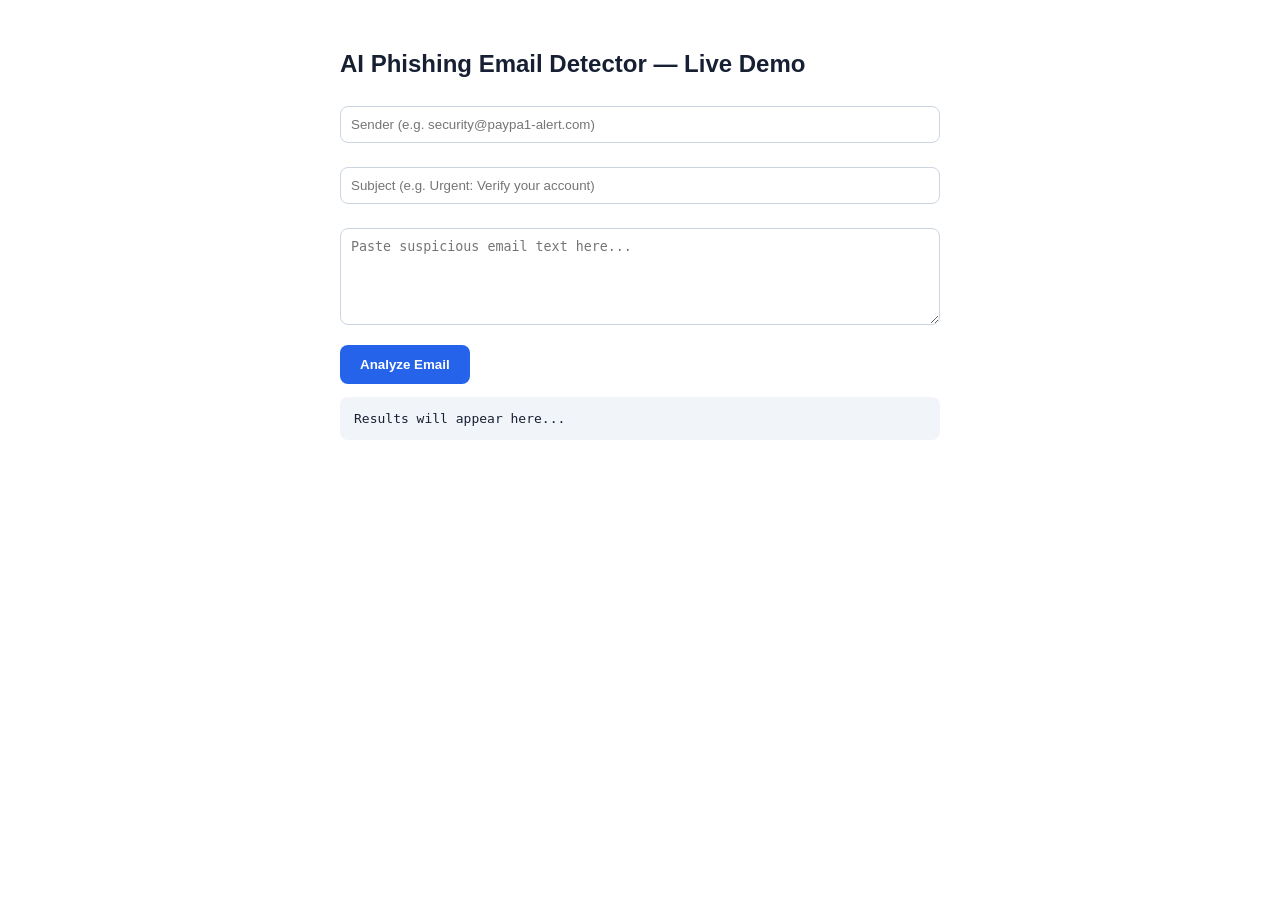
==== index.html @ b535b5c4 "Add live demo index.html and redeploy" ====
<!DOCTYPE html>
<html lang="en">
<head>
  <meta charset="UTF-8" />
  <meta name="viewport" content="width=device-width, initial-scale=1.0" />
  <title>AI Phishing Detector</title>
  <style>
    body { font-family: Arial, sans-serif; max-width: 600px; margin: 50px auto; padding: 0 20px; color: #172033; }
    textarea, input { width: 100%; padding: 10px; margin: 8px 0 16px; border: 1px solid #cbd5e1; border-radius: 8px; box-sizing: border-box; }
    button { background: #2563eb; color: white; border: none; padding: 12px 20px; border-radius: 8px; font-weight: bold; cursor: pointer; }
    pre { background: #f1f5f9; padding: 14px; border-radius: 8px; white-space: pre-wrap; }
  </style>
</head>
<body>
  <h2>AI Phishing Email Detector — Live Demo</h2>
  <input id="sender" placeholder="Sender (e.g. security@paypa1-alert.com)" />
  <input id="subject" placeholder="Subject (e.g. Urgent: Verify your account)" />
  <textarea id="body" rows="5" placeholder="Paste suspicious email text here..."></textarea>
  <button onclick="testScan()">Analyze Email</button>
  <pre id="out">Results will appear here...</pre>
  <script>
    async function testScan() {
      const out = document.getElementById('out');
      out.textContent = 'Analyzing...';
      const res = await fetch('/api/analyze', {
        method: 'POST',
        headers: { 'Content-Type': 'application/json' },
        body: JSON.stringify({
          sender: document.getElementById('sender').value,
          subject: document.getElementById('subject').value,
          body: document.getElementById('body').value
        })
      });
      out.textContent = 'HTTP ' + res.status + '\n' + await res.text();
    }
  </script>
</body>
</html>
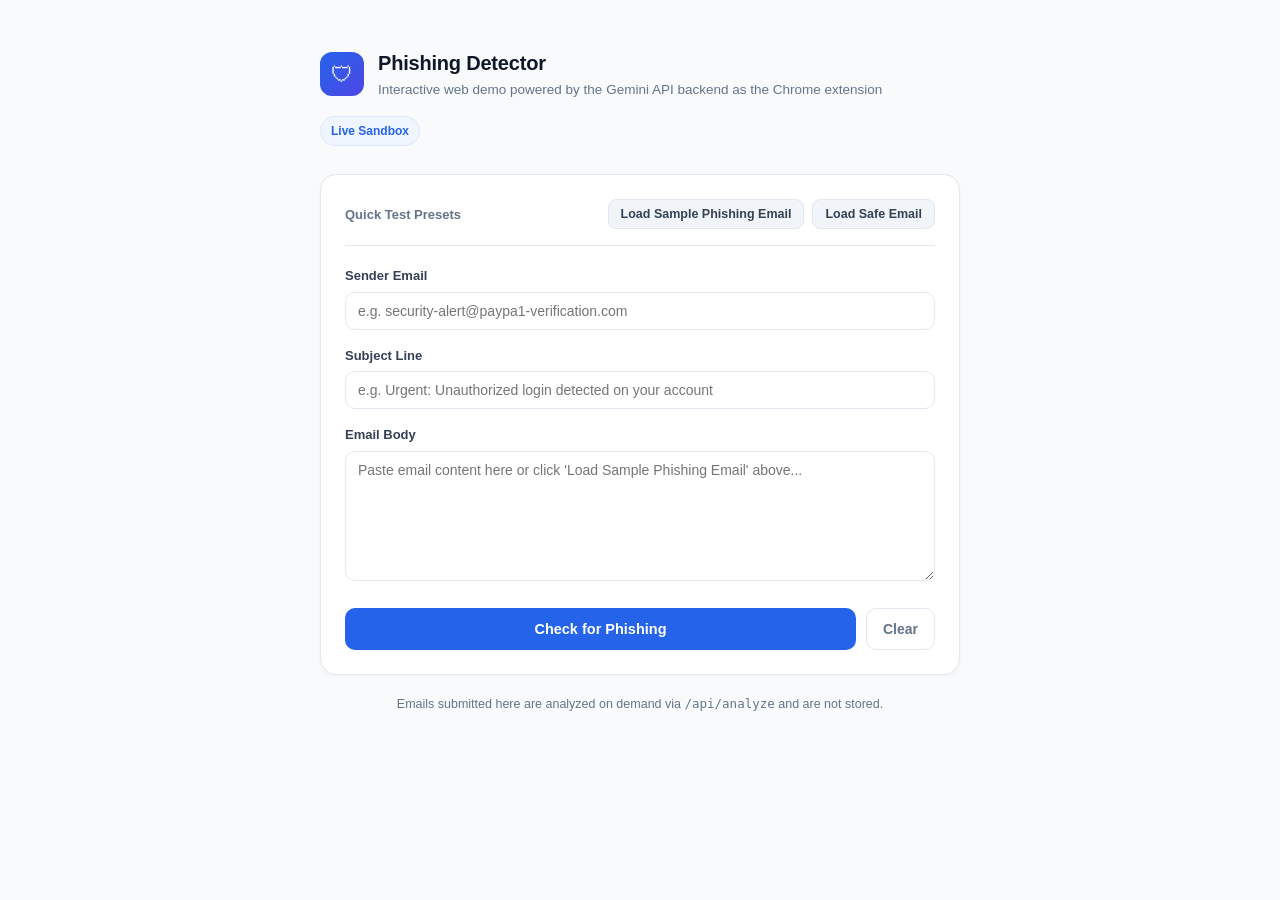
==== commit 328b4d8d: "Upgrade live ui demo with sample emails" ====
--- a/index.html
+++ b/index.html
@@ -3,36 +3,463 @@
 <head>
   <meta charset="UTF-8" />
   <meta name="viewport" content="width=device-width, initial-scale=1.0" />
-  <title>AI Phishing Detector</title>
+  <title>Phishing Detector - Live Demo</title>
   <style>
-    body { font-family: Arial, sans-serif; max-width: 600px; margin: 50px auto; padding: 0 20px; color: #172033; }
-    textarea, input { width: 100%; padding: 10px; margin: 8px 0 16px; border: 1px solid #cbd5e1; border-radius: 8px; box-sizing: border-box; }
-    button { background: #2563eb; color: white; border: none; padding: 12px 20px; border-radius: 8px; font-weight: bold; cursor: pointer; }
-    pre { background: #f1f5f9; padding: 14px; border-radius: 8px; white-space: pre-wrap; }
+    :root {
+      --bg: #f8fafc;
+      --surface: #ffffff;
+      --border: #e2e8f0;
+      --text: #0f172a;
+      --muted: #64748b;
+      --primary: #2563eb;
+      --primary-hover: #1d4ed8;
+      --safe-bg: #ecfdf5;
+      --safe-border: #a7f3d0;
+      --safe-text: #047857;
+      --warn-bg: #fffbeb;
+      --warn-border: #fde68a;
+      --warn-text: #b45309;
+      --danger-bg: #fff1f2;
+      --danger-border: #fecdd3;
+      --danger-text: #be123c;
+    }
+
+    * {
+      box-sizing: border-box;
+    }
+
+    body {
+      margin: 0;
+      font-family: -apple-system, BlinkMacSystemFont, "Segoe UI", Roboto, Inter, sans-serif;
+      background: var(--bg);
+      color: var(--text);
+      line-height: 1.5;
+      -webkit-font-smoothing: antialiased;
+    }
+
+    .wrapper {
+      max-width: 680px;
+      margin: 48px auto;
+      padding: 0 20px;
+    }
+
+    header {
+      display: flex;
+      align-items: center;
+      justify-content: space-between;
+      gap: 16px;
+      margin-bottom: 28px;
+      flex-wrap: wrap;
+    }
+
+    .brand {
+      display: flex;
+      align-items: center;
+      gap: 14px;
+    }
+
+    .logo {
+      width: 44px;
+      height: 44px;
+      border-radius: 12px;
+      background: linear-gradient(135deg, #2563eb, #4f46e5);
+      color: #ffffff;
+      display: flex;
+      align-items: center;
+      justify-content: center;
+      font-size: 22px;
+      flex-shrink: 0;
+    }
+
+    h1 {
+      margin: 0;
+      font-size: 20px;
+      font-weight: 700;
+      letter-spacing: -0.01em;
+    }
+
+    .subtitle {
+      margin: 2px 0 0;
+      font-size: 13.5px;
+      color: var(--muted);
+    }
+
+    .badge {
+      font-size: 12px;
+      font-weight: 600;
+      color: var(--primary);
+      background: #eff6ff;
+      border: 1px solid #dbeafe;
+      padding: 5px 10px;
+      border-radius: 999px;
+    }
+
+    .card {
+      background: var(--surface);
+      border: 1px solid var(--border);
+      border-radius: 16px;
+      padding: 24px;
+      box-shadow: 0 1px 3px rgba(15, 23, 42, 0.04);
+    }
+
+    .toolbar {
+      display: flex;
+      align-items: center;
+      justify-content: space-between;
+      gap: 10px;
+      margin-bottom: 20px;
+      padding-bottom: 16px;
+      border-bottom: 1px solid var(--border);
+      flex-wrap: wrap;
+    }
+
+    .toolbar-label {
+      font-size: 13px;
+      font-weight: 600;
+      color: var(--muted);
+    }
+
+    .sample-actions {
+      display: flex;
+      gap: 8px;
+      flex-wrap: wrap;
+    }
+
+    .btn-secondary {
+      background: #f1f5f9;
+      color: #334155;
+      border: 1px solid var(--border);
+      border-radius: 8px;
+      padding: 7px 12px;
+      font-size: 12.5px;
+      font-weight: 600;
+      cursor: pointer;
+      transition: background 0.15s ease, border-color 0.15s ease;
+    }
+
+    .btn-secondary:hover {
+      background: #e2e8f0;
+      border-color: #cbd5e1;
+    }
+
+    .field {
+      margin-bottom: 16px;
+    }
+
+    label {
+      display: block;
+      font-size: 13px;
+      font-weight: 600;
+      margin-bottom: 6px;
+      color: #334155;
+    }
+
+    input,
+    textarea {
+      width: 100%;
+      font-family: inherit;
+      font-size: 14px;
+      color: var(--text);
+      background: #ffffff;
+      border: 1px solid var(--border);
+      border-radius: 10px;
+      padding: 10px 12px;
+      transition: border-color 0.15s ease, box-shadow 0.15s ease;
+    }
+
+    input:focus,
+    textarea:focus {
+      outline: none;
+      border-color: var(--primary);
+      box-shadow: 0 0 0 3px rgba(37, 99, 235, 0.12);
+    }
+
+    textarea {
+      resize: vertical;
+      min-height: 130px;
+    }
+
+    .actions {
+      display: flex;
+      gap: 10px;
+      margin-top: 20px;
+    }
+
+    .btn-primary {
+      flex: 1;
+      background: var(--primary);
+      color: #ffffff;
+      border: none;
+      border-radius: 10px;
+      padding: 12px 18px;
+      font-size: 14.5px;
+      font-weight: 600;
+      cursor: pointer;
+      transition: background 0.15s ease;
+    }
+
+    .btn-primary:hover:not(:disabled) {
+      background: var(--primary-hover);
+    }
+
+    .btn-primary:disabled {
+      opacity: 0.65;
+      cursor: not-allowed;
+    }
+
+    .btn-clear {
+      background: transparent;
+      color: var(--muted);
+      border: 1px solid var(--border);
+      border-radius: 10px;
+      padding: 12px 16px;
+      font-size: 14px;
+      font-weight: 600;
+      cursor: pointer;
+    }
+
+    .btn-clear:hover {
+      background: #f8fafc;
+      color: var(--text);
+    }
+
+    #result {
+      margin-top: 22px;
+      display: none;
+    }
+
+    .result-box {
+      border-radius: 12px;
+      padding: 18px;
+      border: 1px solid var(--border);
+    }
+
+    .result-box.safe {
+      background: var(--safe-bg);
+      border-color: var(--safe-border);
+      color: var(--safe-text);
+    }
+
+    .result-box.suspicious {
+      background: var(--warn-bg);
+      border-color: var(--warn-border);
+      color: var(--warn-text);
+    }
+
+    .result-box.phishing,
+    .result-box.error {
+      background: var(--danger-bg);
+      border-color: var(--danger-border);
+      color: var(--danger-text);
+    }
+
+    .result-header {
+      display: flex;
+      align-items: center;
+      justify-content: space-between;
+      gap: 12px;
+      margin-bottom: 10px;
+      flex-wrap: wrap;
+    }
+
+    .verdict-title {
+      font-size: 16px;
+      font-weight: 700;
+    }
+
+    .score-pill {
+      font-size: 13px;
+      font-weight: 700;
+      padding: 4px 10px;
+      border-radius: 999px;
+      background: rgba(255, 255, 255, 0.75);
+      border: 1px solid currentColor;
+    }
+
+    .reason-text {
+      margin: 0;
+      font-size: 14px;
+      line-height: 1.55;
+      color: #1e293b;
+    }
+
+    footer {
+      margin-top: 20px;
+      text-align: center;
+      font-size: 12.5px;
+      color: var(--muted);
+    }
   </style>
 </head>
 <body>
-  <h2>AI Phishing Email Detector — Live Demo</h2>
-  <input id="sender" placeholder="Sender (e.g. security@paypa1-alert.com)" />
-  <input id="subject" placeholder="Subject (e.g. Urgent: Verify your account)" />
-  <textarea id="body" rows="5" placeholder="Paste suspicious email text here..."></textarea>
-  <button onclick="testScan()">Analyze Email</button>
-  <pre id="out">Results will appear here...</pre>
+  <div class="wrapper">
+    <header>
+      <div class="brand">
+        <div class="logo" aria-hidden="true">&#128737;</div>
+        <div>
+          <h1>Phishing Detector</h1>
+          <p class="subtitle">Interactive web demo powered by the Gemini API backend as the Chrome extension</p>
+        </div>
+      </div>
+      <span class="badge">Live Sandbox</span>
+    </header>
+
+    <main class="card">
+      <div class="toolbar">
+        <span class="toolbar-label">Quick Test Presets</span>
+        <div class="sample-actions">
+          <button type="button" class="btn-secondary" onclick="loadSample('phishing')">
+            Load Sample Phishing Email
+          </button>
+          <button type="button" class="btn-secondary" onclick="loadSample('safe')">
+            Load Safe Email
+          </button>
+        </div>
+      </div>
+
+      <form id="scanForm" onsubmit="analyzeEmail(event)">
+        <div class="field">
+          <label for="sender">Sender Email</label>
+          <input
+            id="sender"
+            type="text"
+            placeholder="e.g. security-alert@paypa1-verification.com"
+            required
+          />
+        </div>
+
+        <div class="field">
+          <label for="subject">Subject Line</label>
+          <input
+            id="subject"
+            type="text"
+            placeholder="e.g. Urgent: Unauthorized login detected on your account"
+            required
+          />
+        </div>
+
+        <div class="field">
+          <label for="body">Email Body</label>
+          <textarea
+            id="body"
+            placeholder="Paste email content here or click 'Load Sample Phishing Email' above..."
+            required
+          ></textarea>
+        </div>
+
+        <div class="actions">
+          <button type="submit" id="submitBtn" class="btn-primary">Check for Phishing</button>
+          <button type="button" class="btn-clear" onclick="clearForm()">Clear</button>
+        </div>
+      </form>
+
+      <div id="result" aria-live="polite"></div>
+    </main>
+
+    <footer>
+      Emails submitted here are analyzed on demand via <code>/api/analyze</code> and are not stored.
+    </footer>
+  </div>
+
   <script>
-    async function testScan() {
-      const out = document.getElementById('out');
-      out.textContent = 'Analyzing...';
-      const res = await fetch('/api/analyze', {
-        method: 'POST',
-        headers: { 'Content-Type': 'application/json' },
-        body: JSON.stringify({
-          sender: document.getElementById('sender').value,
-          subject: document.getElementById('subject').value,
-          body: document.getElementById('body').value
-        })
-      });
-      out.textContent = 'HTTP ' + res.status + '\n' + await res.text();
+    const SAMPLES = {
+      phishing: {
+        sender: "account-security@paypa1-support-verify.com",
+        subject: "URGENT: Your account has been temporarily restricted",
+        body: "Dear Customer,\n\nWe detected an unusual sign-in attempt on your account from an unrecognized device. For your protection, outgoing transfers have been suspended.\n\nYou must verify your identity within 12 hours or your account will be permanently locked:\nhttp://paypa1-support-verify.com/session/restore-login\n\nFailure to confirm your billing details immediately will result in account closure.\n\nSecurity Operations Team"
+      },
+      safe: {
+        sender: "notifications@github.com",
+        subject: "[GitHub] Your pull request #14 was merged",
+        body: "Hi there,\n\nYour pull request #14 (Fix API fallback handling) has been merged into main.\n\nYou can view the full commit history and deployment checks on your repository page.\n\nThanks,\nThe GitHub Team"
+      }
+    };
+
+    function loadSample(type) {
+      const sample = SAMPLES[type];
+      if (!sample) return;
+      document.getElementById("sender").value = sample.sender;
+      document.getElementById("subject").value = sample.subject;
+      document.getElementById("body").value = sample.body;
+      document.getElementById("result").style.display = "none";
+    }
+
+    function clearForm() {
+      document.getElementById("scanForm").reset();
+      document.getElementById("result").style.display = "none";
+    }
+
+    function escapeHtml(str) {
+      return String(str || "")
+        .replace(/&/g, "&amp;")
+        .replace(/</g, "&lt;")
+        .replace(/>/g, "&gt;")
+        .replace(/"/g, "&quot;");
+    }
+
+    async function analyzeEmail(event) {
+      event.preventDefault();
+
+      const btn = document.getElementById("submitBtn");
+      const resultDiv = document.getElementById("result");
+
+      const sender = document.getElementById("sender").value.trim();
+      const subject = document.getElementById("subject").value.trim();
+      const body = document.getElementById("body").value.trim();
+
+      btn.disabled = true;
+      btn.textContent = "Analyzing email...";
+      resultDiv.style.display = "none";
+
+      try {
+        const response = await fetch("/api/analyze", {
+          method: "POST",
+          headers: { "Content-Type": "application/json" },
+          body: JSON.stringify({ sender, subject, body })
+        });
+
+        const data = await response.json();
+
+        if (!response.ok) {
+          throw new Error(data.error || "Server returned HTTP " + response.status);
+        }
+
+        const verdict = data.verdict || "Unknown";
+        const score = Number.isFinite(Number(data.score)) ? Number(data.score) : 0;
+        const reason = data.reason || "No explanation provided.";
+
+        let statusClass = "safe";
+        if (verdict.toLowerCase() === "phishing" || score >= 70) {
+          statusClass = "phishing";
+        } else if (verdict.toLowerCase() === "suspicious" || score > 40) {
+          statusClass = "suspicious";
+        }
+
+        resultDiv.innerHTML = `
+          <div class="result-box ${statusClass}">
+            <div class="result-header">
+              <span class="verdict-title">Verdict: ${escapeHtml(verdict)}</span>
+              <span class="score-pill">Risk Score: ${score}/100</span>
+            </div>
+            <p class="reason-text">${escapeHtml(reason)}</p>
+          </div>
+        `;
+        resultDiv.style.display = "block";
+      } catch (err) {
+        resultDiv.innerHTML = `
+          <div class="result-box error">
+            <div class="result-header">
+              <span class="verdict-title">Analysis Failed</span>
+            </div>
+            <p class="reason-text">${escapeHtml(err.message)}</p>
+          </div>
+        `;
+        resultDiv.style.display = "block";
+      } finally {
+        btn.disabled = false;
+        btn.textContent = "Check for Phishing";
+      }
     }
   </script>
 </body>
-</html>+</html>
